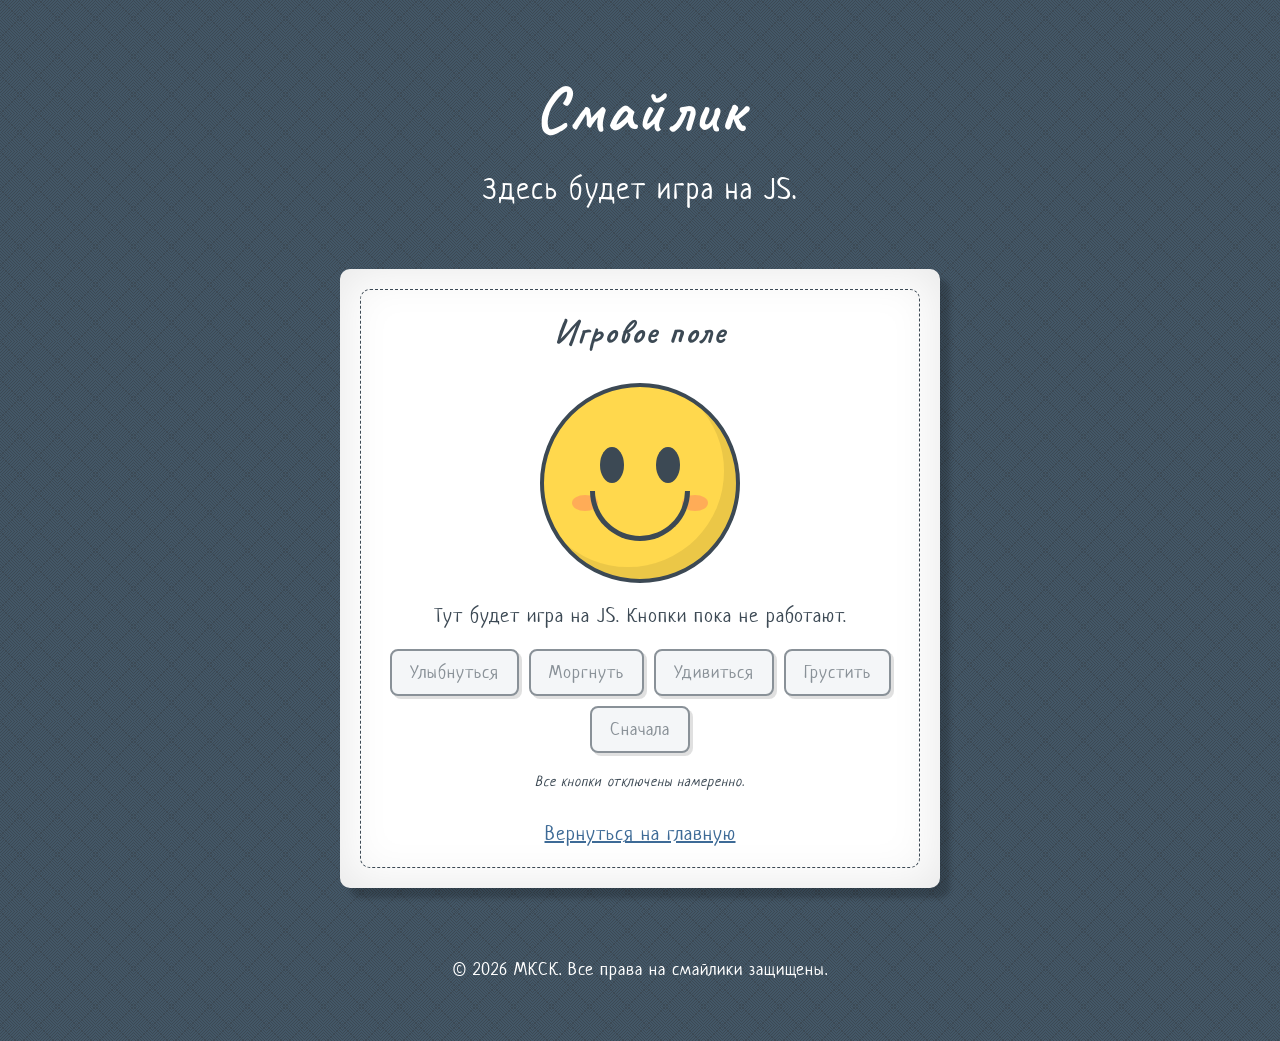
==== page10.html @ a721a924 "Первый коммит" ====
<!doctype html>
<html lang="ru">

<head>
	<meta charset="utf-8" />
	<meta name="viewport" content="width=device-width, initial-scale=1" />

	<title>Игра со смайликом</title>

	<link rel="icon" href="data:image/svg+xml,%3Csvg xmlns='http://www.w3.org/2000/svg' viewBox='0 0 100 100'%3E%3Ctext y='.9em' font-size='90'%3E%F0%9F%98%80%3C/text%3E%3C/svg%3E" />
	<link href="page10.css" rel="stylesheet" type="text/css" />

	<link href="https://fonts.googleapis.com/css2?family=Caveat:wght@700&family=Neucha&display=swap" rel="stylesheet">
</head>

<body>

	<div class="snowflakes" aria-hidden="true">
		<div class="snowflake">❄</div>
		<div class="snowflake">❄</div>
		<div class="snowflake">❄</div>
		<div class="snowflake">❄</div>
		<div class="snowflake">❄</div>
		<div class="snowflake">❄</div>
	</div>

	<div id="container">

		<section id="welcome">
			<h1 class="center">Смайлик</h1>
			<h2 class="center">Здесь будет игра на JS.</h2>
		</section>

		<section id="game">

			<div class="paper">
				<div class="paperborder">

					<h3 class="center">Игровое поле</h3>

					<div class="smiley" role="img" aria-label="Смайлик">
						<div class="eye left"></div>
						<div class="eye right"></div>
						<div class="cheek left"></div>
						<div class="cheek right"></div>
						<div class="mouth"></div>
					</div>

					<p class="soon center">Тут будет игра на JS. Кнопки пока не работают.</p>

					<div class="buttons">
						<button type="button" disabled>Улыбнуться</button>
						<button type="button" disabled>Моргнуть</button>
						<button type="button" disabled>Удивиться</button>
						<button type="button" disabled>Грустить</button>
						<button type="button" disabled>Сначала</button>
					</div>

					<p class="note"><em>Все кнопки отключены намеренно.</em></p>

					<p class="next"><a href="index.html">Вернуться на главную</a></p>

				</div>
			</div>

		</section>

		<section id="goodbye">
			<p class="center">&copy; 2026 МКСК. Все права на смайлики защищены.</p>
		</section>

	</div>

</body>

</html>
---- page10.css ----
/* ===== Стили страницы с игрой (отдельный файл, не зависит от styles.css) ===== */

* {
  margin: 0;
  padding: 0;
  border: 0;
  box-sizing: border-box;
}

html {
  background-color: #44596b;
  background-image: url("images/black-lozenge.png");
  overflow-x: hidden;
}

body {
  color: white;
}

/* ===== Шрифты ===== */
h1,
h3 {
  font-family: 'Caveat', cursive;
}

h2,
p,
button {
  font-family: 'Neucha', cursive;
}

.center {
  text-align: center;
}

a:focus-visible {
  outline: 3px solid #ffd27a;
  outline-offset: 2px;
}

/* ===== Снежинки ===== */
.snowflake {
  position: fixed;
  top: -10%;
  z-index: 0;
  color: #ffffff;
  font-size: 6px;
  pointer-events: none;
  user-select: none;
  animation-name: snowflakes-fall, snowflakes-shake;
  animation-duration: 10s, 3s;
  animation-timing-function: linear, ease-in-out;
  animation-iteration-count: infinite, infinite;
}

@keyframes snowflakes-fall {
  0%   { top: -10%; }
  100% { top: 100%; }
}

@keyframes snowflakes-shake {
  0%   { transform: translateX(0); }
  50%  { transform: translateX(80px); }
  100% { transform: translateX(0); }
}

.snowflake:nth-of-type(1) { left: 30%; animation-delay: 1s, 1s; }
.snowflake:nth-of-type(2) { left: 45%; animation-delay: 6s, .5s; }
.snowflake:nth-of-type(3) { left: 60%; animation-delay: 4s, 2s; }
.snowflake:nth-of-type(4) { left: 80%; animation-delay: 2s, 2s; }
.snowflake:nth-of-type(5) { left: 95%; animation-delay: 8s, 3s; }
.snowflake:nth-of-type(6) { left: 5%;  animation-delay: 0s, 0s; }

#container {
  position: relative;
  z-index: 1;
}

/* ===== Заголовки ===== */
h1, h2, h3 {
  padding: 10px;
  letter-spacing: 2px;
}

h1 { font-size: 64px; }
h2 { font-size: 30px; font-weight: normal; }
h3 { font-size: 34px; color: #3c4954; }

p {
  font-size: 18px;
  letter-spacing: 1px;
  margin: 30px 0;
}

#welcome {
  margin: 60px auto 50px auto;
}

/* ===== Бумажный листок ===== */
.paper {
  width: 600px;
  max-width: 92%;
  padding: 20px;
  margin: 0 auto;
  background-color: #FFFFFF;
  box-shadow: 10px 10px 5px rgba(0, 0, 0, 0.2), inset 0 0 50px rgba(0, 0, 0, 0.1);
  border-radius: 10px;
}

.paperborder {
  padding: 10px;
  border-radius: 10px;
  border: 1px #3c4954 dashed;
}

#game p {
  color: #3c4954;
}

#game a {
  color: #3d6a96;
}

/* ===== Смайлик (только CSS) ===== */
.smiley {
  position: relative;
  width: 200px;
  height: 200px;
  margin: 20px auto;
  background: #ffd84d;
  border-radius: 50%;
  border: 4px solid #3c4954;
  box-shadow: inset -12px -12px 0 rgba(0, 0, 0, 0.08);
}

.eye {
  position: absolute;
  top: 60px;
  width: 24px;
  height: 36px;
  background: #3c4954;
  border-radius: 50%;
}

.eye.left  { left: 56px; }
.eye.right { right: 56px; }

.cheek {
  position: absolute;
  top: 108px;
  width: 26px;
  height: 16px;
  background: rgba(255, 120, 100, 0.45);
  border-radius: 50%;
}

.cheek.left  { left: 28px; }
.cheek.right { right: 28px; }

.mouth {
  position: absolute;
  left: 50%;
  bottom: 38px;
  width: 100px;
  height: 50px;
  margin-left: -50px;
  border: 5px solid #3c4954;
  border-top: 0;
  border-radius: 0 0 100px 100px;
}

/* ===== Кнопки (неактивные) ===== */
.soon {
  margin: 20px 0;
  font-size: 20px;
}

.buttons {
  display: flex;
  flex-wrap: wrap;
  justify-content: center;
  gap: 10px;
}

button {
  padding: 10px 18px;
  font-size: 18px;
  letter-spacing: 1px;
  color: #3c4954;
  background: #eef1f4;
  border: 2px solid #3c4954;
  border-radius: 8px;
  box-shadow: 3px 3px 0 rgba(0, 0, 0, 0.2);
}

button:disabled {
  cursor: not-allowed;
  opacity: 0.6;
}

.note,
.note em {
  margin: 20px 0 10px;
  font-size: 14px;
  text-align: center;
}

.next {
  text-align: center;
  font-size: 20px;
  margin-bottom: 10px;
}

#goodbye {
  padding: 40px 0 30px;
}

/* ===== Телефоны ===== */
@media screen and (max-width: 680px) {
  h1 { font-size: 36px; }
  h2 { font-size: 20px; }
  h3 { font-size: 26px; }
  h1, h2, h3 { padding: 5px; letter-spacing: 1px; }

  p { font-size: 15px; letter-spacing: 0; }

  #welcome { margin: 30px auto 30px auto; }

  .paper { padding: 10px; }
  .paperborder { padding: 5px; }

  .smiley { width: 160px; height: 160px; }
  .eye { top: 46px; width: 20px; height: 30px; }
  .eye.left  { left: 44px; }
  .eye.right { right: 44px; }
  .cheek { top: 88px; width: 22px; height: 14px; }
  .cheek.left  { left: 22px; }
  .cheek.right { right: 22px; }
  .mouth { bottom: 30px; width: 80px; height: 40px; margin-left: -40px; }

  button { font-size: 16px; padding: 8px 14px; }
}

@media (prefers-reduced-motion: reduce) {
  .snowflake {
    animation: none;
  }
}
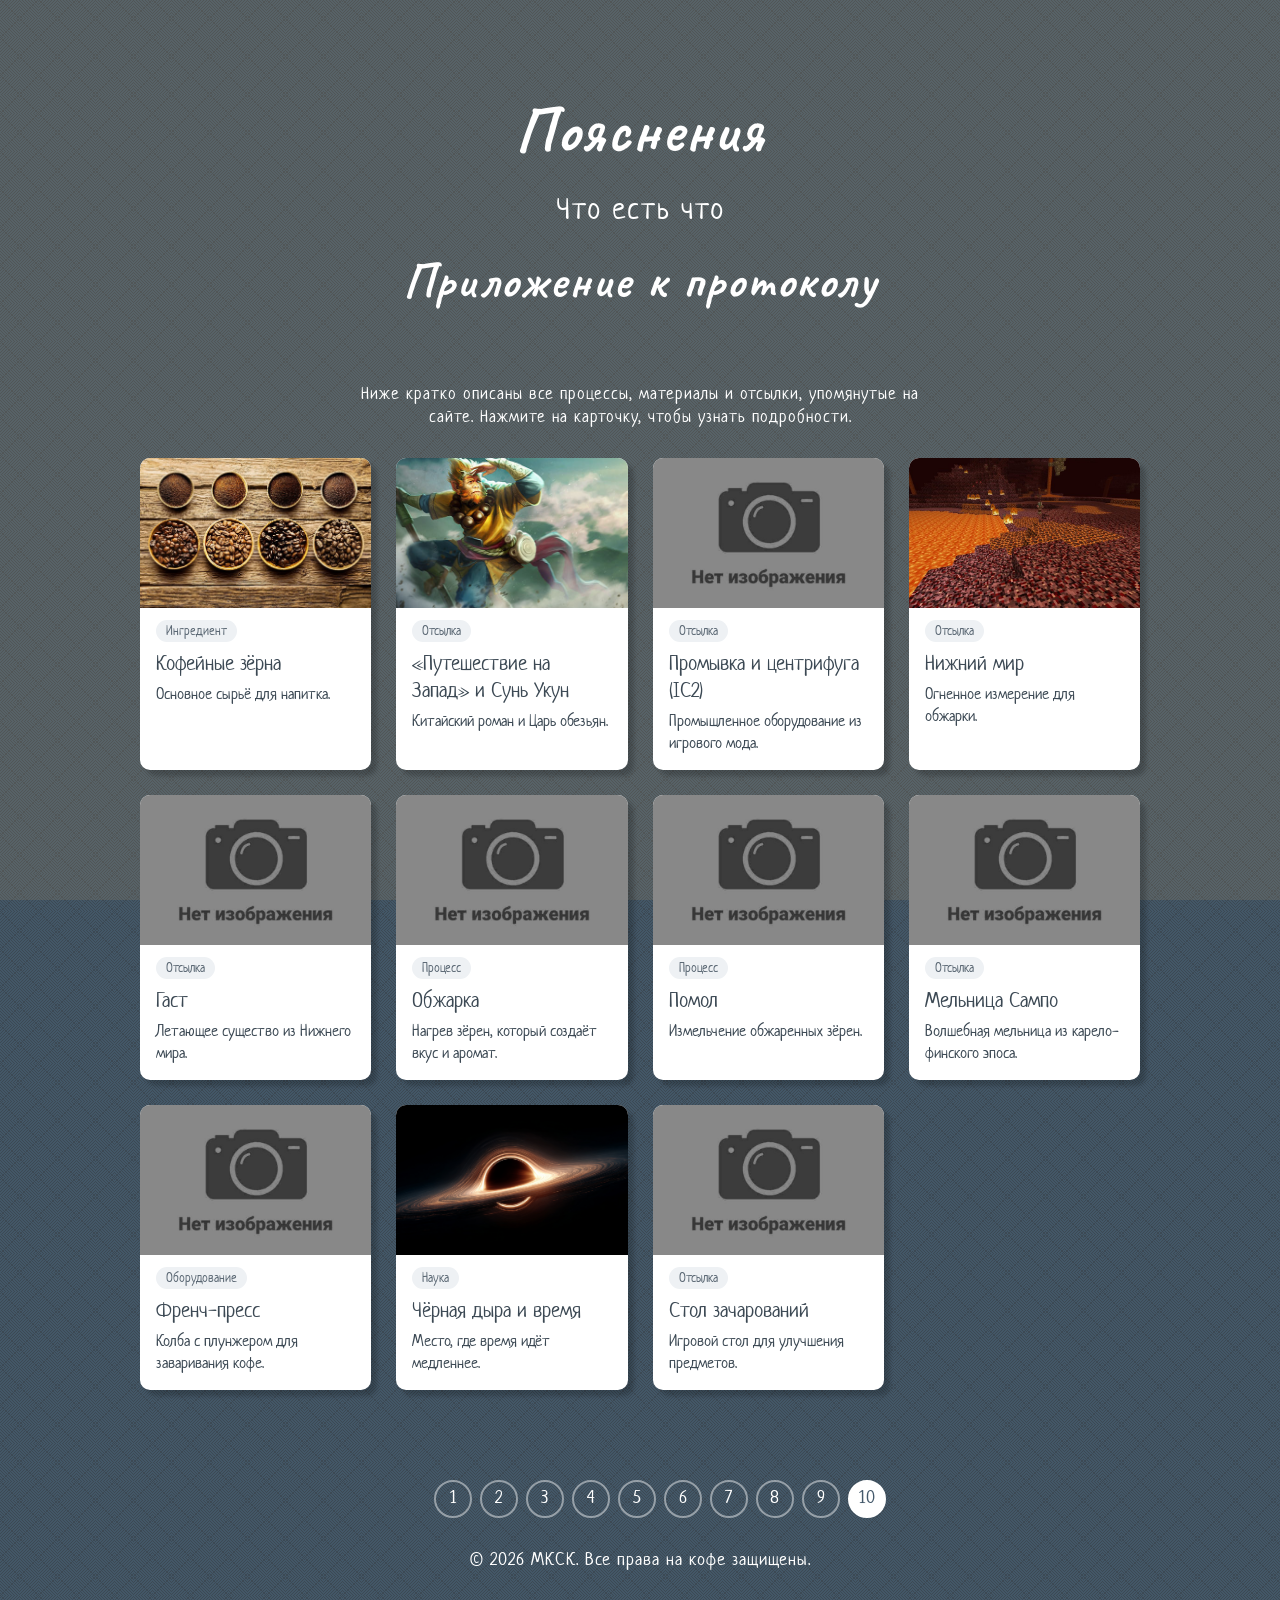
==== commit 8910aba8: "json" ====
--- a/page10.html
+++ b/page10.html
@@ -5,15 +5,15 @@
 	<meta charset="utf-8" />
 	<meta name="viewport" content="width=device-width, initial-scale=1" />
 
-	<title>Игра со смайликом</title>
+	<title>Пояснения</title>
 
-	<link rel="icon" href="data:image/svg+xml,%3Csvg xmlns='http://www.w3.org/2000/svg' viewBox='0 0 100 100'%3E%3Ctext y='.9em' font-size='90'%3E%F0%9F%98%80%3C/text%3E%3C/svg%3E" />
+	<link rel="icon" href="data:image/svg+xml,%3Csvg xmlns='http://www.w3.org/2000/svg' viewBox='0 0 100 100'%3E%3Ctext y='.9em' font-size='90'%3E%E2%98%95%3C/text%3E%3C/svg%3E" />
+	<link href="styles.css" rel="stylesheet" type="text/css" />
 	<link href="page10.css" rel="stylesheet" type="text/css" />
-
 	<link href="https://fonts.googleapis.com/css2?family=Caveat:wght@700&family=Neucha&display=swap" rel="stylesheet">
 </head>
 
-<body>
+<body class="page-10">
 
 	<div class="snowflakes" aria-hidden="true">
 		<div class="snowflake">❄</div>
@@ -26,51 +26,58 @@
 
 	<div id="container">
 
-		<section id="welcome">
-			<h1 class="center">Смайлик</h1>
-			<h2 class="center">Здесь будет игра на JS.</h2>
-		</section>
+		<section id="welcome" class="short">
 
-		<section id="game">
+			<h1 class="center">Пояснения</h1>
 
-			<div class="paper">
-				<div class="paperborder">
+			<h2 class="center">Что есть что</h2>
 
-					<h3 class="center">Игровое поле</h3>
-
-					<div class="smiley" role="img" aria-label="Смайлик">
-						<div class="eye left"></div>
-						<div class="eye right"></div>
-						<div class="cheek left"></div>
-						<div class="cheek right"></div>
-						<div class="mouth"></div>
-					</div>
-
-					<p class="soon center">Тут будет игра на JS. Кнопки пока не работают.</p>
-
-					<div class="buttons">
-						<button type="button" disabled>Улыбнуться</button>
-						<button type="button" disabled>Моргнуть</button>
-						<button type="button" disabled>Удивиться</button>
-						<button type="button" disabled>Грустить</button>
-						<button type="button" disabled>Сначала</button>
-					</div>
-
-					<p class="note"><em>Все кнопки отключены намеренно.</em></p>
-
-					<p class="next"><a href="index.html">Вернуться на главную</a></p>
-
-				</div>
-			</div>
+			<h3 class="center">Приложение к протоколу</h3>
 
 		</section>
 
+		<main class="container">
+
+			<p class="intro center">Ниже кратко описаны все процессы, материалы и отсылки, упомянутые на сайте. Нажмите на карточку, чтобы узнать подробности.</p>
+
+			<section id="list-section">
+				<div id="product-grid" class="grid"></div>
+			</section>
+
+			<section id="detail-section" class="modal hidden" role="dialog" aria-modal="true" aria-label="Подробная информация">
+				<div class="modal-content">
+					<button id="close-btn" class="close" type="button" aria-label="Закрыть">&times;</button>
+					<div id="detail-card"></div>
+				</div>
+			</section>
+
+		</main>
+
+		<nav id="pages" aria-label="Страницы сайта">
+			<ol>
+				<li><a href="index.html">1</a></li>
+				<li><a href="page2.html">2</a></li>
+				<li><a href="page3.html">3</a></li>
+				<li><a href="page4.html">4</a></li>
+				<li><a href="page5.html">5</a></li>
+				<li><a href="page6.html">6</a></li>
+				<li><a href="page7.html">7</a></li>
+				<li><a href="page8.html">8</a></li>
+				<li><a href="page9.html">9</a></li>
+				<li><a href="page10.html" aria-current="page">10</a></li>
+			</ol>
+		</nav>
+
 		<section id="goodbye">
-			<p class="center">&copy; 2026 МКСК. Все права на смайлики защищены.</p>
+
+			<p class="center">&copy; 2026 МКСК. Все права на кофе защищены.</p>
+
 		</section>
 
 	</div>
 
+	<script src="page10.js"></script>
+
 </body>
 
 </html>
--- a/styles.css
+++ b/styles.css
@@ -0,0 +1,316 @@
+/* ===== БАЗОВЫЕ СТИЛИ: общие для всех страниц сайта =====
+   Стили конкретных страниц лежат в page1.css, page2.css и т. д. */
+
+/* ===== Сброс ===== */
+* {
+  margin: 0;
+  padding: 0;
+  border: 0;
+}
+
+html {
+  background-color: #44596b;
+  background-image: url("images/black-lozenge.png");
+  overflow-x: hidden;
+}
+
+body {
+  height: 100%;
+  color: white;
+}
+
+/* ===== Шрифты ===== */
+h1,
+h3 {
+  font-family: 'Caveat', 'Covered By Your Grace', cursive;
+}
+
+h2,
+p,
+li,
+dt,
+dd {
+  font-family: 'Neucha', 'Coming Soon', cursive;
+}
+
+#recipe h3,
+#recipe li,
+#recipe p,
+#recipe dt,
+#recipe dd {
+  color: #3c4954;
+}
+
+.center {
+  text-align: center;
+}
+
+a:focus-visible {
+  outline: 3px solid #ffd27a;
+  outline-offset: 2px;
+}
+
+#goodbye a {
+  text-decoration: none;
+  color: white;
+  font-weight: bold;
+}
+
+/* ===== Снежинки (фон) ===== */
+.snowflake {
+  position: fixed;
+  top: -10%;
+  z-index: 0;
+  color: #ffffff;
+  font-size: 6px;
+  pointer-events: none;
+  user-select: none;
+  animation-name: snowflakes-fall, snowflakes-shake;
+  animation-duration: 10s, 3s;
+  animation-timing-function: linear, ease-in-out;
+  animation-iteration-count: infinite, infinite;
+}
+
+@keyframes snowflakes-fall {
+  0%   { top: -10%; }
+  100% { top: 100%; }
+}
+
+@keyframes snowflakes-shake {
+  0%   { transform: translateX(0); }
+  50%  { transform: translateX(80px); }
+  100% { transform: translateX(0); }
+}
+
+.snowflake:nth-of-type(1) { left: 30%; animation-delay: 1s, 1s; }
+.snowflake:nth-of-type(2) { left: 45%; animation-delay: 6s, .5s; }
+.snowflake:nth-of-type(3) { left: 60%; animation-delay: 4s, 2s; }
+.snowflake:nth-of-type(4) { left: 80%; animation-delay: 2s, 2s; }
+.snowflake:nth-of-type(5) { left: 95%; animation-delay: 8s, 3s; }
+.snowflake:nth-of-type(6) { left: 5%;  animation-delay: 0s, 0s; }
+
+#container {
+  position: relative;
+  z-index: 1;
+}
+
+/* ===== Навигация по страницам ===== */
+#pages {
+  margin: 60px 0 10px;
+  padding: 0 10px;
+}
+
+#pages ol {
+  display: flex;
+  flex-wrap: wrap;
+  justify-content: center;
+  gap: 8px;
+  list-style: none;
+}
+
+#pages a {
+  display: block;
+  width: 34px;
+  height: 34px;
+  line-height: 30px;
+  text-align: center;
+  font-family: 'Neucha', cursive;
+  font-size: 18px;
+  color: white;
+  text-decoration: none;
+  border: 2px solid rgba(255, 255, 255, 0.45);
+  border-radius: 50%;
+}
+
+#pages a:hover {
+  background: rgba(255, 255, 255, 0.15);
+}
+
+#pages a[aria-current="page"] {
+  background: white;
+  border-color: white;
+  color: #44596b;
+}
+
+/* ===== Заголовки и текст ===== */
+h1, h2, h3, h4, h5, h6 {
+  padding: 10px;
+  letter-spacing: 2px;
+}
+
+h1 {
+  font-size: 64px;
+}
+
+h3 {
+  font-size: 50px;
+}
+
+h2 {
+  font-size: 30px;
+  font-weight: normal;
+}
+
+p {
+  font-size: 18px;
+  letter-spacing: 1px;
+  margin-top: 30px;
+  margin-bottom: 30px;
+}
+
+em {
+  font-size: 14px;
+}
+
+ul,
+ol {
+  margin-left: 40px;
+}
+
+li {
+  margin-top: 10px;
+  font-size: 18px;
+  letter-spacing: 1px;
+}
+
+#welcome {
+  margin: 80px auto 150px auto;
+}
+
+#recipe h3 {
+  font-size: 34px;
+  letter-spacing: 2px;
+}
+
+/* ===== Бумажный листок ===== */
+.paper {
+  width: 600px;
+  max-width: 92%;
+  padding: 20px;
+  margin: 0 auto;
+  background-color: #FFFFFF;
+  box-shadow: 10px 10px 5px rgba(0, 0, 0, 0.2), inset 0 0 50px rgba(0, 0, 0, 0.1);
+  border-radius: 10px;
+}
+
+.paperborder {
+  padding: 10px;
+  border-radius: 10px;
+  border: 1px #3c4954 dashed;
+}
+
+#recipe a {
+  color: #3d6a96;
+}
+
+sup {
+  font-size: 0.7em;
+  line-height: 0;
+}
+
+/* панель состояния */
+.status {
+  margin: 30px 0 0;
+  padding: 10px 14px;
+  background: #eef1f4;
+  border-radius: 6px;
+}
+
+.status div {
+  display: flex;
+  flex-wrap: wrap;
+  gap: 6px;
+  margin: 4px 0;
+}
+
+.status dt {
+  font-weight: bold;
+  font-size: 17px;
+}
+
+.status dd {
+  font-size: 17px;
+  margin: 0;
+}
+
+.next {
+  text-align: center;
+  font-size: 20px;
+}
+
+.note,
+.note em {
+  margin-top: 10px;
+  margin-bottom: 10px;
+  font-size: 14px;
+}
+
+#goodbye {
+  padding-bottom: 30px;
+}
+
+/* ===== Планшеты ===== */
+@media screen and (max-width: 1024px) {
+  h1 { font-size: 52px; }
+  h3 { font-size: 40px; }
+  #welcome { margin: 50px auto; }
+}
+
+/* ===== Телефоны ===== */
+@media screen and (max-width: 680px) {
+  h1, h2, h3, h4, h5, h6 {
+    padding: 5px;
+    letter-spacing: 1px;
+  }
+
+  h1 { font-size: 36px; }
+  h3 { font-size: 28px; }
+  h2 { font-size: 20px; }
+  #recipe h3 { font-size: 26px; }
+
+  p, li { font-size: 15px; letter-spacing: 0; }
+  p { margin-top: 20px; margin-bottom: 20px; }
+  em, .note, .note em { font-size: 12px; }
+  .status dt, .status dd { font-size: 15px; }
+
+  .paper {
+    padding: 10px;
+  }
+
+  .paperborder {
+    padding: 5px;
+  }
+
+  ul, ol {
+    margin-left: 30px;
+  }
+
+  #welcome {
+    margin: 30px auto 50px auto;
+  }
+}
+
+@media (prefers-reduced-motion: reduce) {
+  .snowflake {
+    animation: none;
+  }
+}
+
+/* ===== Страницы без чашки (2 и далее) ===== */
+#welcome.short {
+  margin: 80px auto 60px auto;
+}
+
+@media screen and (max-width: 680px) {
+  #welcome.short {
+    margin: 40px auto 30px auto;
+  }
+}
+
+/* Блок предупреждения */
+.warning {
+  padding: 10px 14px;
+  background: #fff6e0;
+  border-left: 4px solid #d9a441;
+  border-radius: 4px;
+}
--- a/page10.css
+++ b/page10.css
@@ -1,248 +1,220 @@
-/* ===== Стили страницы с игрой (отдельный файл, не зависит от styles.css) ===== */
-
-* {
+/* ===== Страница 10: Пояснения (карточки и модальное окно) ===== */
+
+/* спокойный тёплый оттенок */
+body.page-10::before {
+  content: "";
+  position: fixed;
+  inset: 0;
+  z-index: 0;
+  pointer-events: none;
+  background: rgba(200, 160, 100, 0.15);
+}
+
+.container {
+  max-width: 1000px;
+  margin: 0 auto;
+  padding: 0 20px 20px;
+}
+
+.intro {
+  max-width: 600px;
+  margin: 0 auto 30px;
+  font-size: 17px;
+}
+
+/* ===== List ===== */
+.grid {
+  display: grid;
+  grid-template-columns: repeat(auto-fill, minmax(220px, 1fr));
+  gap: 25px;
+}
+
+.product-card {
+  display: flex;
+  flex-direction: column;
+  overflow: hidden;
+  background: #ffffff;
+  color: #3c4954;
+  border-radius: 10px;
+  box-shadow: 6px 6px 4px rgba(0, 0, 0, 0.2);
+  cursor: pointer;
+  transition: transform 0.2s, box-shadow 0.2s;
+}
+
+.product-card:hover,
+.product-card:focus-visible {
+  transform: translateY(-5px);
+  box-shadow: 8px 12px 6px rgba(0, 0, 0, 0.25);
+}
+
+.product-card:focus-visible {
+  outline: 3px solid #ffd27a;
+  outline-offset: 3px;
+}
+
+.product-img {
+  display: block;
+  width: 100%;
+  height: 150px;
+  object-fit: cover;
+  background: #e5e7eb;
+}
+
+.product-info {
+  display: flex;
+  flex-direction: column;
+  flex-grow: 1;
+  padding: 12px 16px 16px;
+}
+
+.product-tag {
+  align-self: flex-start;
+  padding: 2px 10px;
+  background: #eef1f4;
+  border-radius: 12px;
+  font-family: 'Neucha', cursive;
+  font-size: 13px;
+  color: #5b6874;
+}
+
+.product-title {
+  padding: 0;
+  margin: 8px 0 6px;
+  font-family: 'Neucha', cursive;
+  font-size: 21px;
+  font-weight: normal;
+  letter-spacing: 0;
+  color: #3c4954;
+}
+
+.product-summary {
   margin: 0;
+  font-size: 16px;
+  letter-spacing: 0;
+  color: #3c4954;
+}
+
+.load-error {
+  grid-column: 1 / -1;
+  padding: 12px 16px;
+  background: #fde8e6;
+  color: #8c1d18;
+  border-radius: 6px;
+}
+
+/* ===== Detail (модальное окно) ===== */
+.modal {
+  position: fixed;
+  top: 0;
+  left: 0;
+  width: 100%;
+  height: 100%;
+  display: flex;
+  align-items: center;
+  justify-content: center;
+  background: rgba(0, 0, 0, 0.6);
+  z-index: 1000;
+}
+
+.modal.hidden {
+  display: none;
+}
+
+.modal-content {
+  position: relative;
+  width: 90%;
+  max-width: 600px;
+  max-height: 90vh;
+  overflow-y: auto;
+  padding: 24px;
+  background: #ffffff;
+  color: #3c4954;
+  border-radius: 10px;
+  box-shadow: 10px 10px 5px rgba(0, 0, 0, 0.25);
+  animation: slideIn 0.3s ease;
+}
+
+@keyframes slideIn {
+  from { transform: translateY(-30px); opacity: 0; }
+  to   { transform: translateY(0); opacity: 1; }
+}
+
+.close {
+  position: absolute;
+  top: 8px;
+  right: 14px;
+  padding: 0 6px;
+  background: none;
+  font-family: inherit;
+  font-size: 2.2rem;
+  line-height: 1;
+  color: #8a97a3;
+  cursor: pointer;
+}
+
+.close:hover {
+  color: #3c4954;
+}
+
+.close:focus-visible {
+  outline: 3px solid #3d6a96;
+}
+
+.detail-layout {
+  display: flex;
+  flex-direction: column;
+  gap: 14px;
+}
+
+.detail-layout h2 {
+  padding: 0 30px 0 0;
+  font-size: 30px;
+  font-weight: normal;
+  letter-spacing: 0;
+}
+
+.detail-img {
+  width: 100%;
+  max-height: 250px;
+  object-fit: cover;
+  border-radius: 8px;
+}
+
+.detail-layout p {
+  margin: 0;
+  font-size: 18px;
+  letter-spacing: 0;
+}
+
+.detail-stage a {
+  color: #3d6a96;
+}
+
+.detail-specs {
+  padding: 12px 16px;
+  background: #eef1f4;
+  border-radius: 8px;
+  font-family: 'Neucha', cursive;
+  font-size: 18px;
+}
+
+.detail-specs ul {
+  margin: 8px 0 0;
   padding: 0;
-  border: 0;
-  box-sizing: border-box;
-}
-
-html {
-  background-color: #44596b;
-  background-image: url("images/black-lozenge.png");
-  overflow-x: hidden;
-}
-
-body {
-  color: white;
-}
-
-/* ===== Шрифты ===== */
-h1,
-h3 {
-  font-family: 'Caveat', cursive;
-}
-
-h2,
-p,
-button {
-  font-family: 'Neucha', cursive;
-}
-
-.center {
-  text-align: center;
-}
-
-a:focus-visible {
-  outline: 3px solid #ffd27a;
-  outline-offset: 2px;
-}
-
-/* ===== Снежинки ===== */
-.snowflake {
-  position: fixed;
-  top: -10%;
-  z-index: 0;
-  color: #ffffff;
-  font-size: 6px;
-  pointer-events: none;
-  user-select: none;
-  animation-name: snowflakes-fall, snowflakes-shake;
-  animation-duration: 10s, 3s;
-  animation-timing-function: linear, ease-in-out;
-  animation-iteration-count: infinite, infinite;
-}
-
-@keyframes snowflakes-fall {
-  0%   { top: -10%; }
-  100% { top: 100%; }
-}
-
-@keyframes snowflakes-shake {
-  0%   { transform: translateX(0); }
-  50%  { transform: translateX(80px); }
-  100% { transform: translateX(0); }
-}
-
-.snowflake:nth-of-type(1) { left: 30%; animation-delay: 1s, 1s; }
-.snowflake:nth-of-type(2) { left: 45%; animation-delay: 6s, .5s; }
-.snowflake:nth-of-type(3) { left: 60%; animation-delay: 4s, 2s; }
-.snowflake:nth-of-type(4) { left: 80%; animation-delay: 2s, 2s; }
-.snowflake:nth-of-type(5) { left: 95%; animation-delay: 8s, 3s; }
-.snowflake:nth-of-type(6) { left: 5%;  animation-delay: 0s, 0s; }
-
-#container {
-  position: relative;
-  z-index: 1;
-}
-
-/* ===== Заголовки ===== */
-h1, h2, h3 {
-  padding: 10px;
-  letter-spacing: 2px;
-}
-
-h1 { font-size: 64px; }
-h2 { font-size: 30px; font-weight: normal; }
-h3 { font-size: 34px; color: #3c4954; }
-
-p {
-  font-size: 18px;
-  letter-spacing: 1px;
-  margin: 30px 0;
-}
-
-#welcome {
-  margin: 60px auto 50px auto;
-}
-
-/* ===== Бумажный листок ===== */
-.paper {
-  width: 600px;
-  max-width: 92%;
-  padding: 20px;
-  margin: 0 auto;
-  background-color: #FFFFFF;
-  box-shadow: 10px 10px 5px rgba(0, 0, 0, 0.2), inset 0 0 50px rgba(0, 0, 0, 0.1);
-  border-radius: 10px;
-}
-
-.paperborder {
-  padding: 10px;
-  border-radius: 10px;
-  border: 1px #3c4954 dashed;
-}
-
-#game p {
-  color: #3c4954;
-}
-
-#game a {
-  color: #3d6a96;
-}
-
-/* ===== Смайлик (только CSS) ===== */
-.smiley {
-  position: relative;
-  width: 200px;
-  height: 200px;
-  margin: 20px auto;
-  background: #ffd84d;
-  border-radius: 50%;
-  border: 4px solid #3c4954;
-  box-shadow: inset -12px -12px 0 rgba(0, 0, 0, 0.08);
-}
-
-.eye {
-  position: absolute;
-  top: 60px;
-  width: 24px;
-  height: 36px;
-  background: #3c4954;
-  border-radius: 50%;
-}
-
-.eye.left  { left: 56px; }
-.eye.right { right: 56px; }
-
-.cheek {
-  position: absolute;
-  top: 108px;
-  width: 26px;
-  height: 16px;
-  background: rgba(255, 120, 100, 0.45);
-  border-radius: 50%;
-}
-
-.cheek.left  { left: 28px; }
-.cheek.right { right: 28px; }
-
-.mouth {
-  position: absolute;
-  left: 50%;
-  bottom: 38px;
-  width: 100px;
-  height: 50px;
-  margin-left: -50px;
-  border: 5px solid #3c4954;
-  border-top: 0;
-  border-radius: 0 0 100px 100px;
-}
-
-/* ===== Кнопки (неактивные) ===== */
-.soon {
-  margin: 20px 0;
-  font-size: 20px;
-}
-
-.buttons {
-  display: flex;
-  flex-wrap: wrap;
-  justify-content: center;
-  gap: 10px;
-}
-
-button {
-  padding: 10px 18px;
-  font-size: 18px;
-  letter-spacing: 1px;
-  color: #3c4954;
-  background: #eef1f4;
-  border: 2px solid #3c4954;
-  border-radius: 8px;
-  box-shadow: 3px 3px 0 rgba(0, 0, 0, 0.2);
-}
-
-button:disabled {
-  cursor: not-allowed;
-  opacity: 0.6;
-}
-
-.note,
-.note em {
-  margin: 20px 0 10px;
-  font-size: 14px;
-  text-align: center;
-}
-
-.next {
-  text-align: center;
-  font-size: 20px;
-  margin-bottom: 10px;
-}
-
-#goodbye {
-  padding: 40px 0 30px;
-}
-
-/* ===== Телефоны ===== */
+}
+
+.detail-specs li {
+  list-style: none;
+  margin: 0 0 6px;
+  font-size: 17px;
+  letter-spacing: 0;
+}
+
 @media screen and (max-width: 680px) {
-  h1 { font-size: 36px; }
-  h2 { font-size: 20px; }
-  h3 { font-size: 26px; }
-  h1, h2, h3 { padding: 5px; letter-spacing: 1px; }
-
-  p { font-size: 15px; letter-spacing: 0; }
-
-  #welcome { margin: 30px auto 30px auto; }
-
-  .paper { padding: 10px; }
-  .paperborder { padding: 5px; }
-
-  .smiley { width: 160px; height: 160px; }
-  .eye { top: 46px; width: 20px; height: 30px; }
-  .eye.left  { left: 44px; }
-  .eye.right { right: 44px; }
-  .cheek { top: 88px; width: 22px; height: 14px; }
-  .cheek.left  { left: 22px; }
-  .cheek.right { right: 22px; }
-  .mouth { bottom: 30px; width: 80px; height: 40px; margin-left: -40px; }
-
-  button { font-size: 16px; padding: 8px 14px; }
-}
-
-@media (prefers-reduced-motion: reduce) {
-  .snowflake {
-    animation: none;
-  }
-}
+  .intro { font-size: 15px; }
+  .product-title { font-size: 19px; }
+  .product-summary { font-size: 14px; }
+  .detail-layout h2 { font-size: 24px; }
+  .detail-layout p,
+  .detail-specs li { font-size: 15px; }
+}
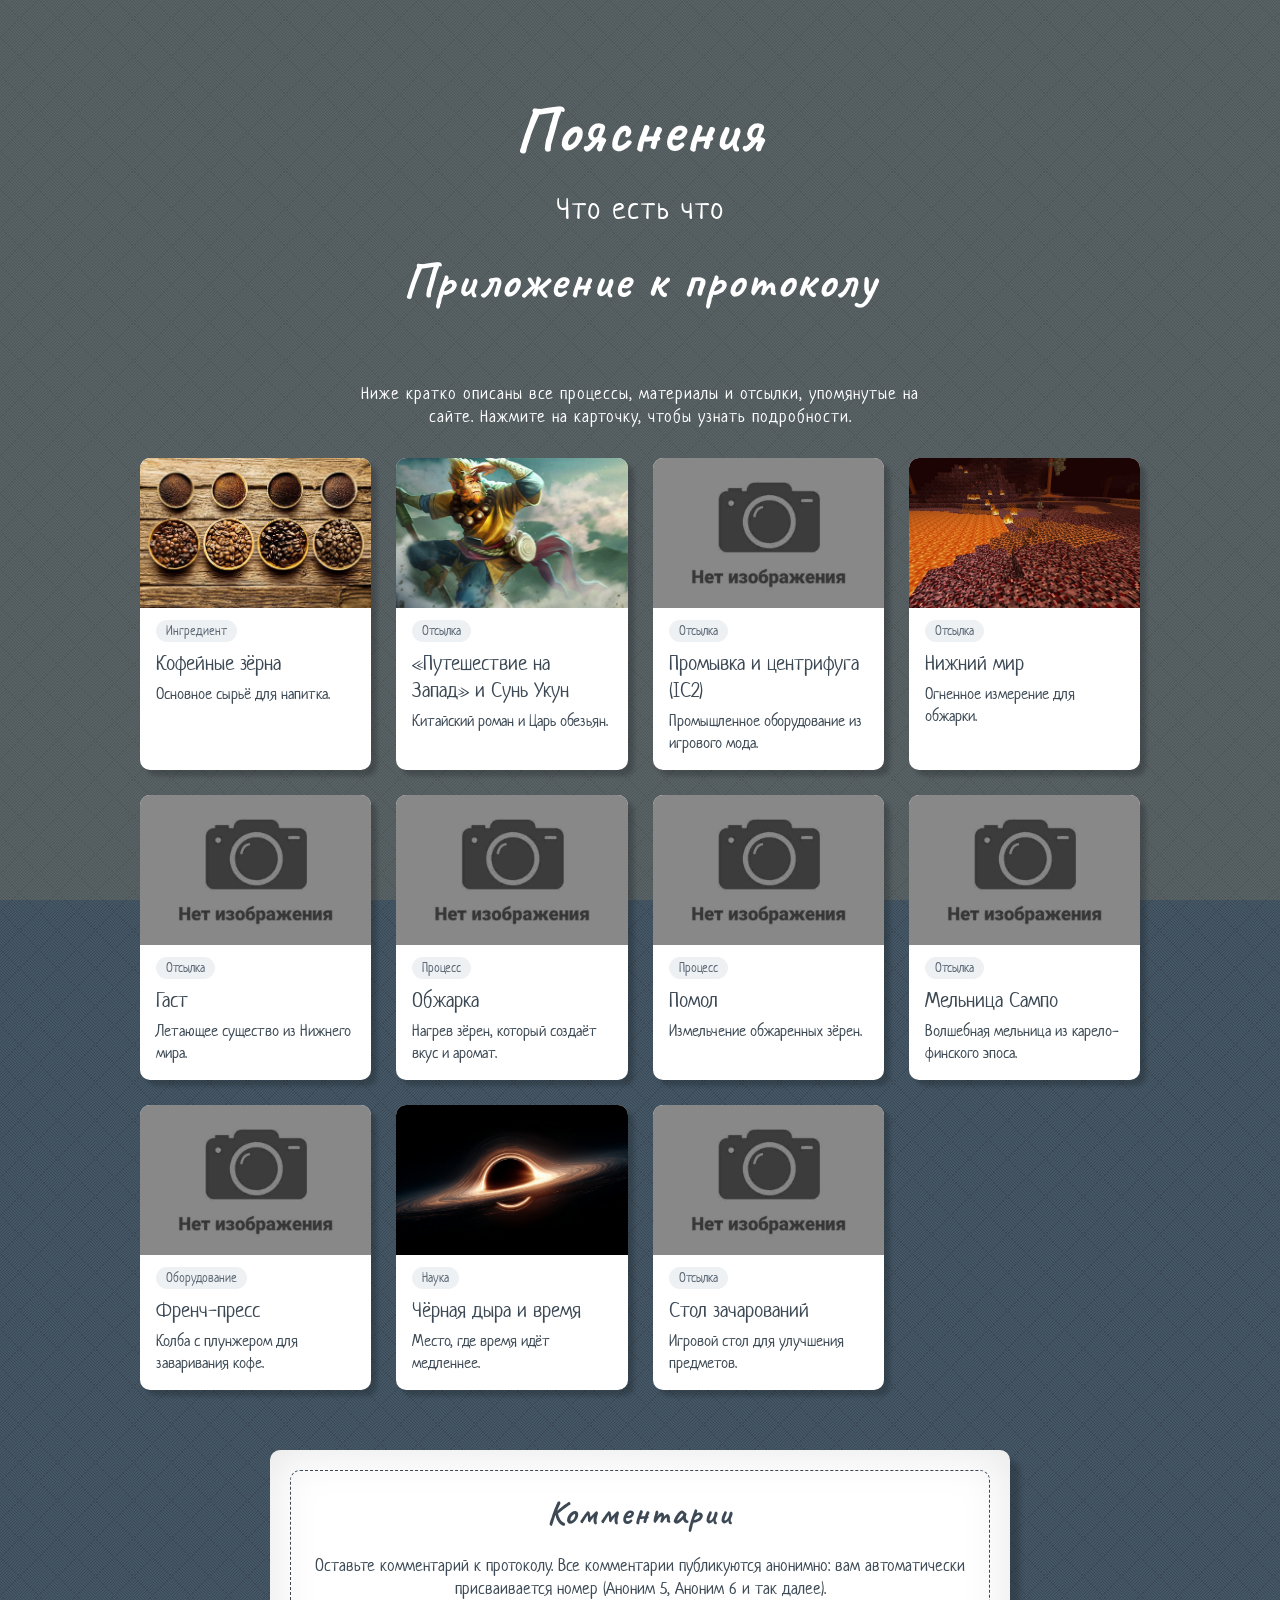
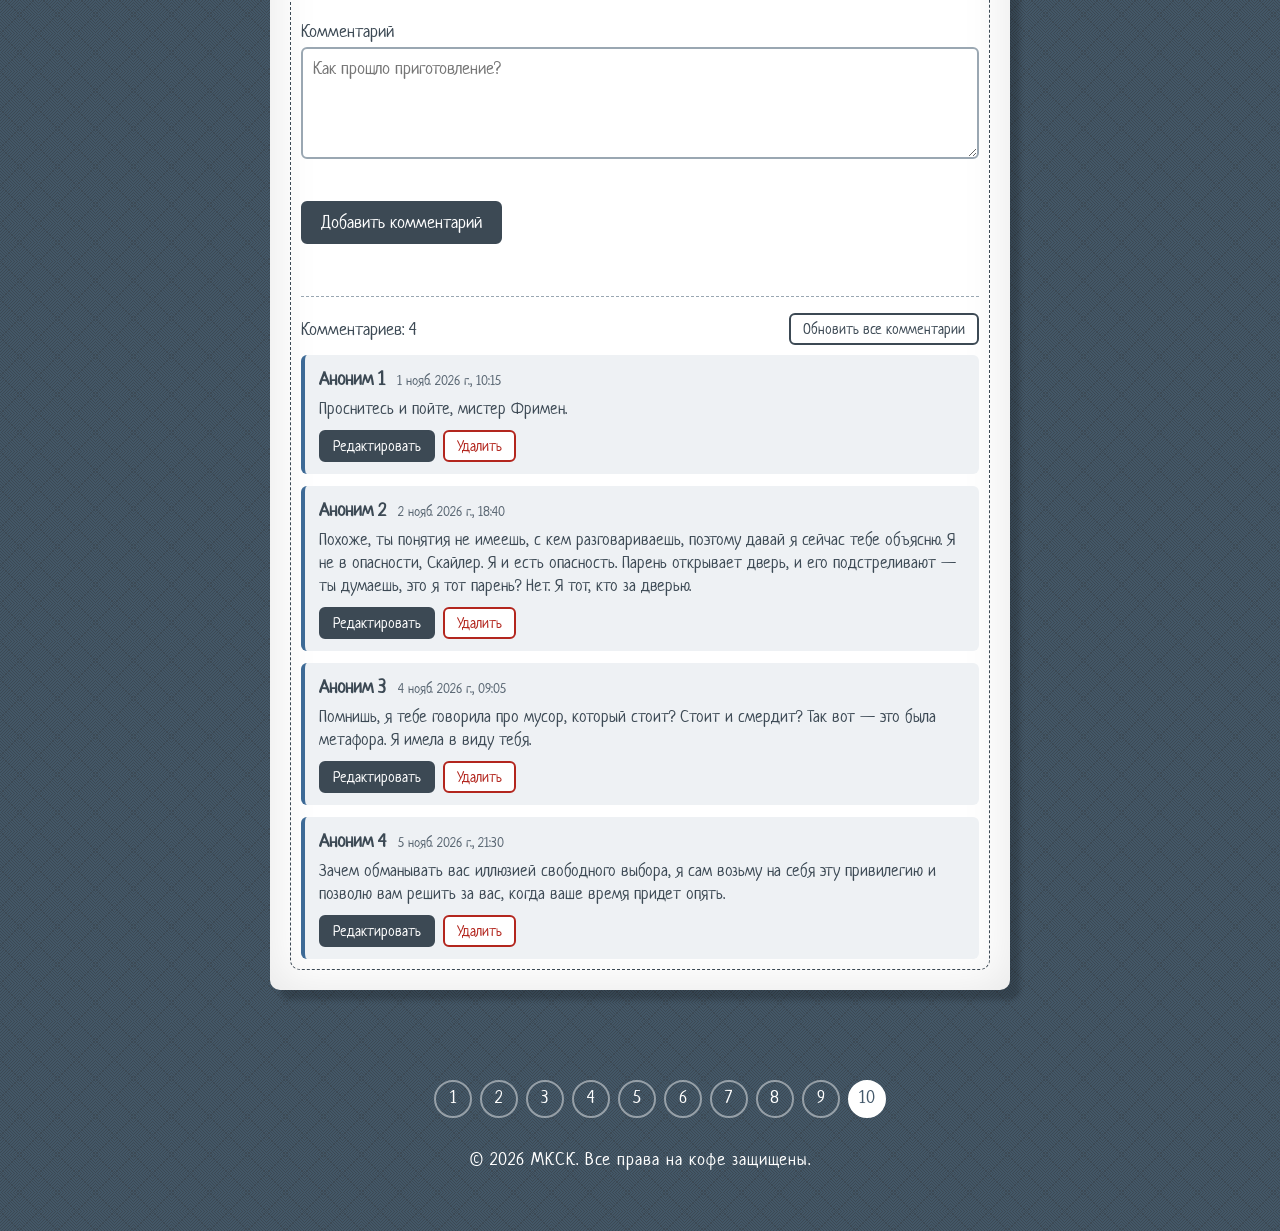
==== commit 1f557851: "11" ====
--- a/page10.html
+++ b/page10.html
@@ -51,6 +51,47 @@
 				</div>
 			</section>
 
+			<section id="comments">
+
+				<div class="paper">
+					<div class="paperborder">
+
+						<h3 class="center">Комментарии</h3>
+
+						<p class="comments-lead">Оставьте комментарий к протоколу. Все комментарии публикуются анонимно: вам автоматически присваивается номер (Аноним 5, Аноним 6 и так далее).</p>
+
+						<form id="commentForm" class="comment-form" novalidate>
+
+							<input type="hidden" id="commentId">
+
+							<div class="field">
+								<label for="commentText">Комментарий</label>
+								<textarea id="commentText" name="text" rows="4" maxlength="300" placeholder="Как прошло приготовление?" aria-describedby="commentError" required></textarea>
+							</div>
+
+							<p class="comment-error" id="commentError" aria-live="polite"></p>
+
+							<div class="form-buttons">
+								<button type="submit" class="btn" id="commentSubmit">Добавить комментарий</button>
+								<button type="button" class="btn btn-light" id="commentCancel" hidden>Отмена</button>
+							</div>
+
+							<p class="comment-status" id="commentStatus" role="status"></p>
+
+						</form>
+
+						<div class="comments-bar">
+							<span id="commentsCount" class="comments-count"></span>
+							<button type="button" class="btn btn-light btn-small" id="commentsRefresh">Обновить все комментарии</button>
+						</div>
+
+						<div id="commentsContainer" class="comments-list"></div>
+
+					</div>
+				</div>
+
+			</section>
+
 		</main>
 
 		<nav id="pages" aria-label="Страницы сайта">
--- a/page10.css
+++ b/page10.css
@@ -218,3 +218,216 @@
   .detail-layout p,
   .detail-specs li { font-size: 15px; }
 }
+
+/* ===== Комментарии (CRUD) ===== */
+#comments {
+  margin-top: 60px;
+}
+
+#comments .paper {
+  width: 700px;
+}
+
+#comments h3 {
+  font-size: 34px;
+  color: #3c4954;
+}
+
+#comments p,
+#comments label,
+#comments li {
+  color: #3c4954;
+}
+
+.comments-lead {
+  margin: 10px 0 20px;
+  font-size: 17px;
+  letter-spacing: 0;
+  text-align: center;
+}
+
+.comment-form .field {
+  margin-bottom: 14px;
+}
+
+.comment-form label {
+  display: block;
+  margin-bottom: 4px;
+  font-family: 'Neucha', cursive;
+  font-size: 18px;
+}
+
+.comment-form input[type="text"],
+.comment-form textarea {
+  display: block;
+  box-sizing: border-box;
+  width: 100%;
+  padding: 8px 10px;
+  border: 2px solid #9aa7b2;
+  border-radius: 6px;
+  background: #ffffff;
+  color: #3c4954;
+  font-family: 'Neucha', cursive;
+  font-size: 18px;
+  resize: vertical;
+}
+
+.comment-form input:focus-visible,
+.comment-form textarea:focus-visible {
+  outline: 3px solid #3d6a96;
+  outline-offset: 1px;
+}
+
+.comment-form .comment-error {
+  margin: 0 0 10px;
+  min-height: 1.2em;
+  font-size: 15px;
+  letter-spacing: 0;
+  color: #b3261e;
+}
+
+.form-buttons {
+  display: flex;
+  flex-wrap: wrap;
+  gap: 10px;
+}
+
+.btn {
+  padding: 8px 18px;
+  border: 2px solid #3c4954;
+  border-radius: 6px;
+  background: #3c4954;
+  color: #ffffff;
+  font-family: 'Neucha', cursive;
+  font-size: 18px;
+  cursor: pointer;
+}
+
+.btn:hover {
+  background: #44596b;
+}
+
+.btn:focus-visible {
+  outline: 3px solid #3d6a96;
+  outline-offset: 2px;
+}
+
+.btn[hidden] {
+  display: none;
+}
+
+.btn-light {
+  background: #ffffff;
+  color: #3c4954;
+}
+
+.btn-light:hover {
+  background: #eef1f4;
+}
+
+.btn-danger {
+  background: #ffffff;
+  color: #b3261e;
+  border-color: #b3261e;
+}
+
+.btn-danger:hover {
+  background: #fde8e6;
+}
+
+.btn-small {
+  padding: 4px 12px;
+  font-size: 15px;
+}
+
+.comment-status {
+  margin: 10px 0 0;
+  min-height: 1.2em;
+  font-size: 15px;
+  letter-spacing: 0;
+  color: #2e7d32;
+}
+
+.comments-bar {
+  display: flex;
+  flex-wrap: wrap;
+  align-items: center;
+  justify-content: space-between;
+  gap: 10px;
+  margin: 24px 0 10px;
+  padding-top: 16px;
+  border-top: 1px dashed #9aa7b2;
+}
+
+.comments-count {
+  font-family: 'Neucha', cursive;
+  font-size: 18px;
+  color: #3c4954;
+}
+
+.comments-list {
+  display: flex;
+  flex-direction: column;
+  gap: 12px;
+}
+
+.comment {
+  padding: 12px 14px;
+  background: #eef1f4;
+  border-left: 4px solid #3d6a96;
+  border-radius: 6px;
+}
+
+.comment-head {
+  display: flex;
+  flex-wrap: wrap;
+  align-items: baseline;
+  gap: 4px 12px;
+}
+
+.comment-author {
+  font-family: 'Neucha', cursive;
+  font-size: 19px;
+  color: #3c4954;
+}
+
+.comment-date,
+.comment-edited {
+  font-family: 'Neucha', cursive;
+  font-size: 14px;
+  color: #5b6874;
+}
+
+.comment-edited {
+  font-style: italic;
+}
+
+.comment .comment-text {
+  margin: 6px 0 10px;
+  font-size: 17px;
+  letter-spacing: 0;
+  overflow-wrap: anywhere;
+}
+
+.comment-actions {
+  display: flex;
+  flex-wrap: wrap;
+  gap: 8px;
+}
+
+.comments-list .comments-empty {
+  margin: 0;
+  font-size: 17px;
+  text-align: center;
+}
+
+@media screen and (max-width: 680px) {
+  #comments { margin-top: 40px; }
+  #comments h3 { font-size: 26px; }
+  .comments-lead,
+  .comment .comment-text { font-size: 15px; }
+  .comment-form label,
+  .comment-form input[type="text"],
+  .comment-form textarea,
+  .btn { font-size: 16px; }
+}
